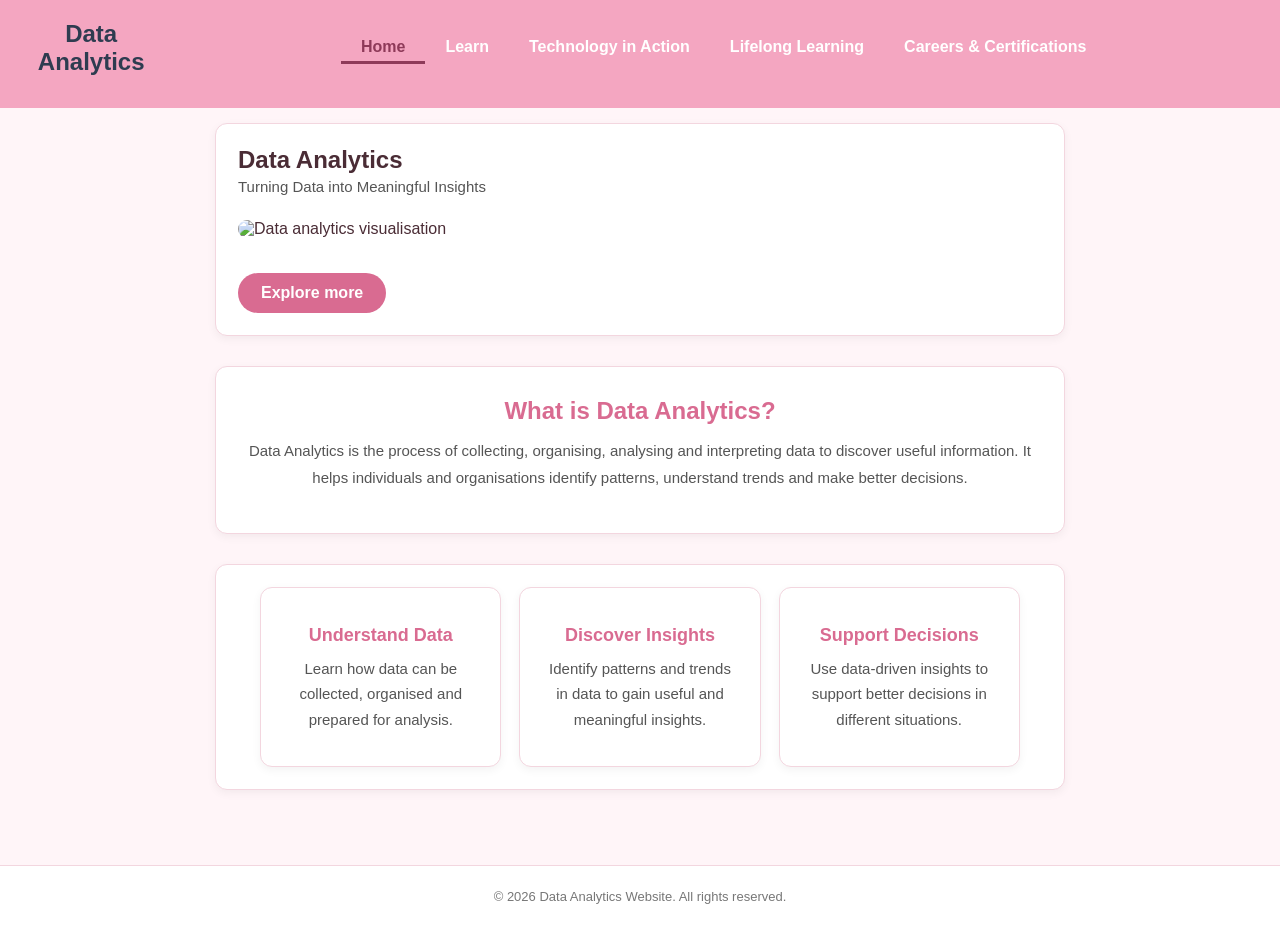
==== index.html @ 812523c7 "Add files via upload" ====
<!DOCTYPE html>
<html lang="en">

<head>
    <meta charset="UTF-8">
    <meta name="viewport" content="width=device-width,initial-scale=1.0">
    <title>Data Analytics</title>
    <link rel="stylesheet" href="style.css">
</head>
<body>

<!--Navigation-->
<header>

    <nav>
        <h2>Data Analytics</h2>

        <ul>
            <li><a href="index.html" class="active">Home</a></li>
            <li><a href="learn.html">Learn</a></li>
            <li><a href="technology.html">Technology in Action</a></li>
            <li><a href="lifelong-learning.html">Lifelong Learning</a></li>
            <li><a href="careers.html">Careers & Certifications</a></li>
        </ul>
    </nav>
</header>

<!--Main Content-->
<main>

    <!--Hero Section-->
    <section class="hero">

        <h1>Data Analytics</h1>

        <p>Turning Data into Meaningful Insights</p>

        <img src="./images/data-banner.jpg" alt="Data analytics visualisation" class="home-image">
        <a href="learn.html" class="explore-button">Explore more</a> 

    </section>

    <!--Introduction-->
    <section class="intro">
   
    <h2>What is Data Analytics?</h2>

    <p>
        Data Analytics is the process of collecting, organising, analysing and interpreting 
        data to discover useful information. It helps individuals and organisations identify patterns,
        understand trends and make better decisions.
    </p>
    </section>
    <section class="features">

        <div class="feature-card">
            <h3>Understand Data</h3>
            <p>
                Learn how data can be collected, organised and prepared for analysis.
            </p>
        </div>
    
        <div class="feature-card">
            <h3>Discover Insights</h3>
            <p>
                Identify patterns and trends in data to gain useful and meaningful insights.
            </p>
        </div>

        <div class="feature-card">
            <h3>Support Decisions</h3>
            <p> Use data-driven insights to support better decisions in different situations.
            </p>
        </div>
    </section>
    </main>
    <footer>
        <p>&copy; 2026 Data Analytics Website. All rights reserved.</p>
    </footer>
</body>
</html>
---- style.css ----
/* =========================
   GENERAL
========================= */

* {
    margin: 0;
    padding: 0;
    box-sizing: border-box;
}

body {
    font-family: Arial, sans-serif;
    background-color: #fff5f8;
    color: #4a2c35;
}

/* =========================
   NAVIGATION
========================= */

nav {
    background-color: #f4a6c1;
    width:100%;
    min-height:75px;
    padding:20px;
    display:flex;
    justify-content:center;
    align-items:center;
    margin:0;
}

nav ul {
    list-style: none;
    display: flex;
    justify-content: center;
    align-items: center;
    gap:0;
    width:100%;
}

nav a {
    color: white;
    text-decoration: none;
    font-weight: bold;
    font-size: 16px;
    padding: 12px 20px;
}

nav a:hover {
    color: #8e3a59;
    border-bottom: 3px solid#8e3a59;
    padding-bottom:6px;
}

nav a.active{
    color:#8e3a59;
    border-bottom: 3px solid #8e3a59;
    padding-bottom:6px;
}

/* =========================
   HEADER
========================= */

header {
    text-align: center;
    padding:0;
}

header h1 {
    color: #333333;
    font-size: 2.3rem;
    margin-top:35px;
    margin-bottom: 10px;
}

/* =========================
   MAIN
========================= */

main {
    max-width: 900px;
    margin: 0 auto;
    padding: 15px 25px;
}

/* =========================
   SECTIONS
========================= */

section {
    background-color: white;
    padding: 22px;
    margin-bottom: 20px;
    border-radius: 12px;
    border: 1px solid #f3d6df;
}

/* =========================
   HEADINGS
========================= */

h2 {
    color: #2e3c50;
    font-size: 24px;
    margin-bottom: 12px;
}

h3 {
    color: #8e3a59;
    font-size: 18px;
    margin-top: 15px;
    margin-bottom: 8px;
}

/* =========================
   TEXT
========================= */

p {
    color: #555555;
    font-size: 15px;
    line-height: 1.7;
    margin-bottom: 12px;
}

/* =========================
   LIST
========================= */

ul {
    margin-left: 25px;
    margin-bottom: 15px;
}

li {
    color: #555555;
    line-height: 1.7;
}

/* =========================
   IMAGES
========================= */

.home-image {
    max-width: 100%;
    height: auto;
    display: block;
    margin: 20px auto;
    border-radius: 10px;
}

.learn-image {
    width: 70%;
    max-width: 600px;
    height: auto;
    object-fit: contain;
    display: block;
    margin: 20px auto;
    border-radius: 10px;
}

section img {
    width: 100%;
    max-width: 650px;
    height: 250px;
    object-fit: cover;
    display: block;
    margin: 20px auto;
    border-radius: 10px;
}

section img.learn-image {
    width: 70%;
    max-width: 600px;
    height: auto;
    object-fit: contain;
}

/* =========================
   HOME INTRO
========================= */

.intro {
    max-width: 850px;
    margin: 30px auto;
    padding: 30px;
    background-color: white;
    text-align: center;
    border-radius: 12px;
    border: 1px solid #f3d6df;
}

.intro h2 {
    color: #d96b91;
}

.intro p {
    line-height: 1.8;
}

/* =========================
   EXPLORE BUTTON
========================= */

.explore-button {
    display: inline-block;
    background-color: #d96b91;
    color: white;
    padding: 11px 23px;
    text-decoration: none;
    border-radius: 25px;
    margin-top: 15px;
    font-weight: bold;
}

.explore-button:hover {
    background-color: #b94f75;
}

/* =========================
   FEATURE CARDS
========================= */

.features,
.features-container {
    display: flex;
    justify-content: center;
    gap: 18px;
    flex-wrap: wrap;
}

.feature-card {
    background-color: white;
    width: 30%;
    min-width: 180px;
    padding: 22px;
    text-align: center;
    border: 1px solid #f3d6df;
    border-radius: 12px;
}

.feature-card h3 {
    color: #d96b91;
    margin-bottom: 10px;
}

.feature-card:hover {
    transform: translateY(-3px);
}

/* =========================
   TABLE
========================= */

table {
    width: 100%;
    border-collapse: collapse;
    margin-top: 15px;
    background-color: white;
}

th {
    background-color: #d96b91;
    color: white;
    padding: 12px;
    text-align: left;
}

td {
    padding: 12px;
    border-bottom: 1px solid #f3d6df;
    color: #555555;
}

tr:hover {
    background-color: #fff0f4;
}

/* =========================
   FOOTER
========================= */

footer {
    background-color: white;
    border-top: 1px solid #f3d6df;
    text-align: center;
    padding: 20px;
    margin-top: 40px;
}

footer p {
    color: #777777;
    font-size: 13px;
    margin-bottom: 0;
}

/* =========================
   MOBILE
========================= */

@media (max-width: 768px) {

    nav ul {
        flex-direction: column;
        gap: 12px;
    }

    main {
        padding: 15px;
    }

    section {
        padding: 18px;
    }

    .feature-card {
        width: 100%;
    }

    header h1 {
        font-size: 2rem;
    }
}

header h1 {
    color: #2c3e50
}

/* =========================
   TECHNOLOGY PAGE
========================= */

.technology-section {
    background-color: white;
    padding: 25px;
    margin-bottom: 25px;
    border-radius: 12px;
    border: 1px solid #f3d6df;
}

.technology-section h2 {
    color: #d96b91;
    font-size: 24px;
    margin-bottom: 15px;
}

.technology-section h3 {
    color: #8e3a59;
    margin-top: 15px;
    margin-bottom: 8px;
}

.technology-section p {
    color: #555555;
    line-height: 1.7;
    margin-bottom: 12px;
}

.technology-section ul {
    margin-left: 25px;
    margin-bottom: 15px;
}

.technology-section li {
    color: #555555;
    line-height: 1.7;
}

.technology-section img {
    width: 100%;
    max-width: 650px;
    height: auto;
    object-fit: contain;
    display: block;
    margin: 20px auto;
    border-radius: 10px;
}

section img.healthcare-image {
    width: 100%;
    max-width: 650px;
    height: auto !important;
    object-fit: contain !important;
    display: block;
    margin: 20px auto;
    border-radius: 10px;
}

/* =========================
   LIFELONG LEARNING PAGE
========================= */

.lifelong-section {
    background-color: white;
    padding: 25px;
    margin-bottom: 25px;
    border-radius: 12px;
    border: 1px solid #f3d6df;
}

.lifelong-section h2 {
    color: #d96b91;
    font-size: 24px;
    margin-bottom: 15px;
}

.lifelong-section p {
    color: #555555;
    line-height: 1.7;
    margin-bottom: 12px;
}

/* =========================
   CAREERS PAGE
========================= */

.career-section {
    background-color: white;
    padding: 25px;
    margin-bottom: 25px;
    border-radius: 12px;
    border: 1px solid #f3d6df;
}

.career-section h2 {
    color: #333333;
    font-size: 24px;
    margin-bottom: 15px;
}

.career-section h3 {
    color: #8e3a59;
    font-size: 18px;
    margin-top: 15px;
    margin-bottom: 8px;
}

.career-section p {
    color: #555555;
    line-height: 1.7;
    margin-bottom: 12px;
}

.career-section ul {
    margin-left: 25px;
    margin-bottom: 15px;
}

.career-section li {
    color: #555555;
    line-height: 1.7;
}

table a {
    color: #8e3a59;
    text-decoration: none;
    font-weight: bold;
}

table a:hover {
    color: #d96b91;
    text-decoration: underline;
}

/* =========================
   BACK TO TOP
========================= */

.back-to-top {
    display: block;
    width: fit-content;
    margin: 20px auto;
    padding: 10px 18px;
    background-color: #d96b91;
    color: white;
    text-decoration: none;
    border-radius: 20px;
    font-weight: bold;
}

.back-to-top:hover {
    background-color: #b94f75;
}

/* =========================
   IMAGE HOVER
========================= */

section img {
    transition: transform 0.3s ease;
}

section img:hover {
    transform: scale(1.02);
}

/* =========================
   CARD SHADOW
========================= */

section,
.feature-card,
.intro {
    box-shadow: 0 3px 10px rgba(0, 0, 0, 0.05);
}
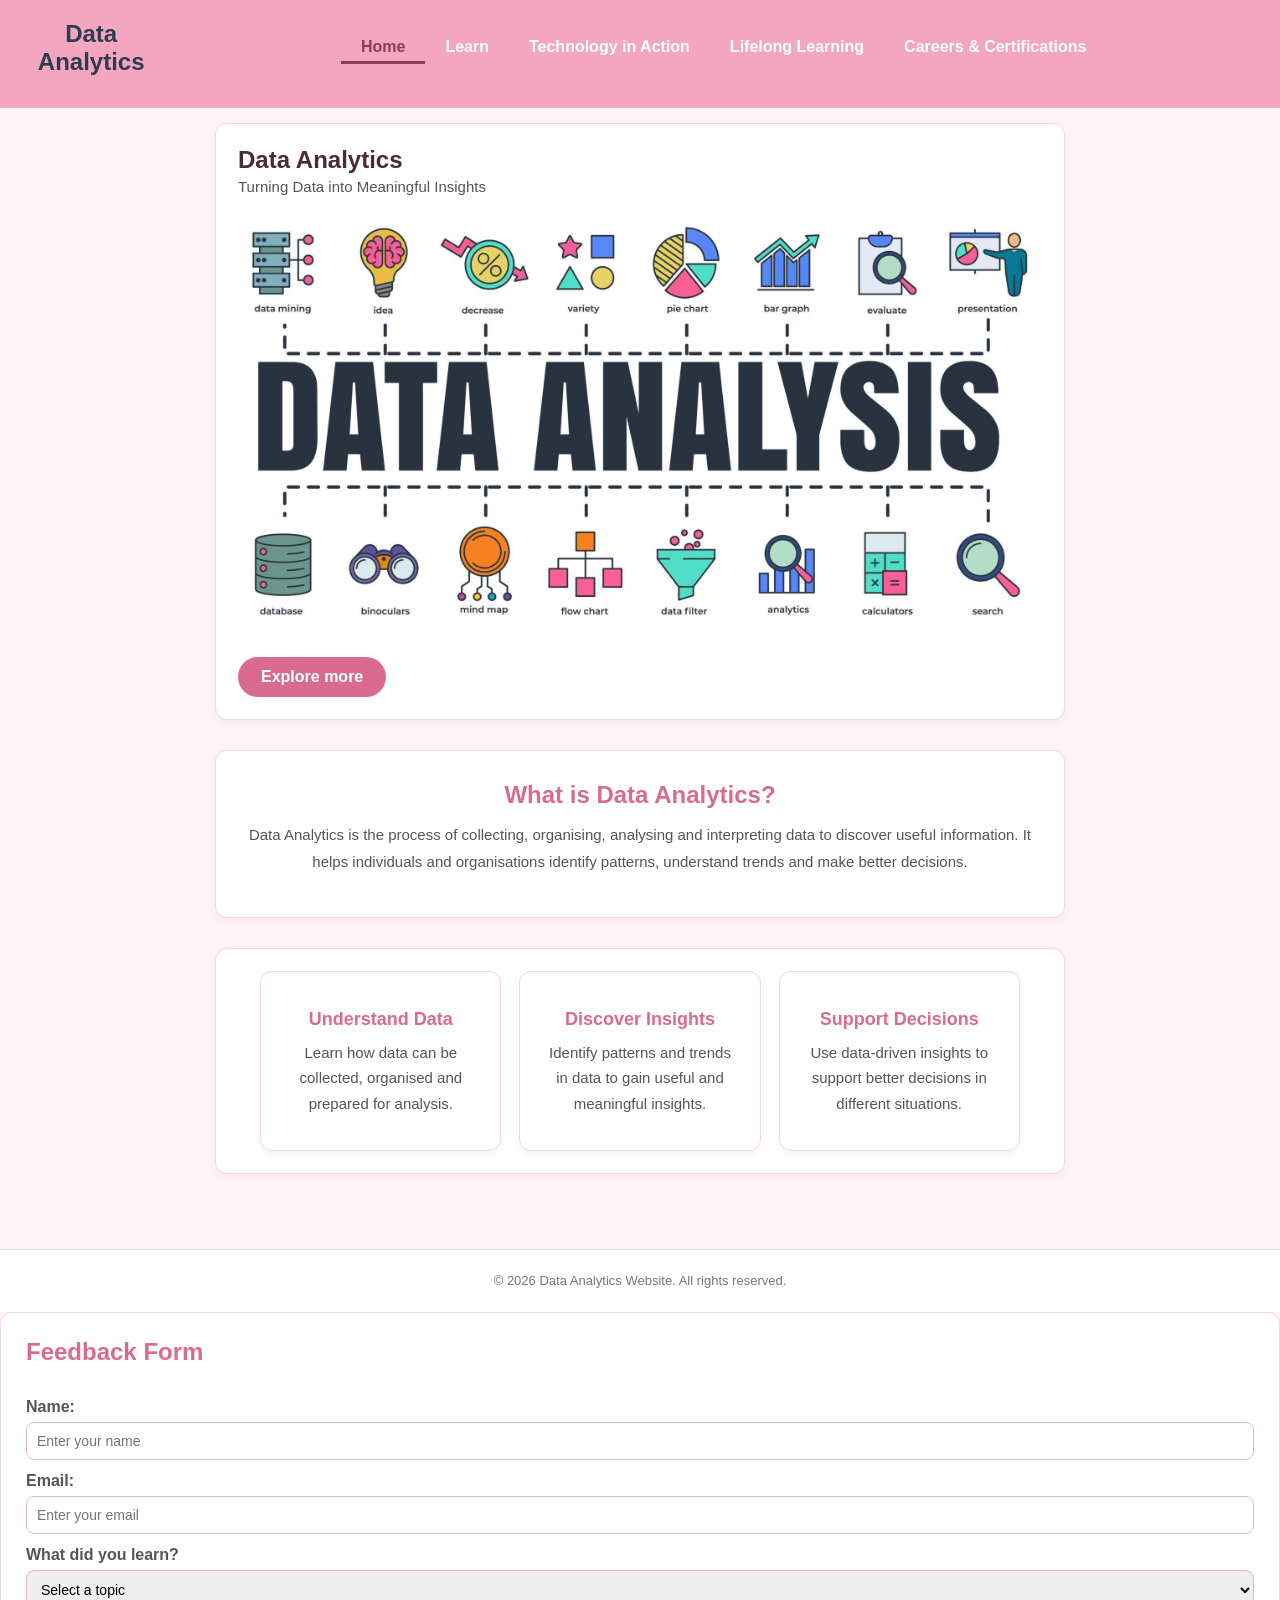
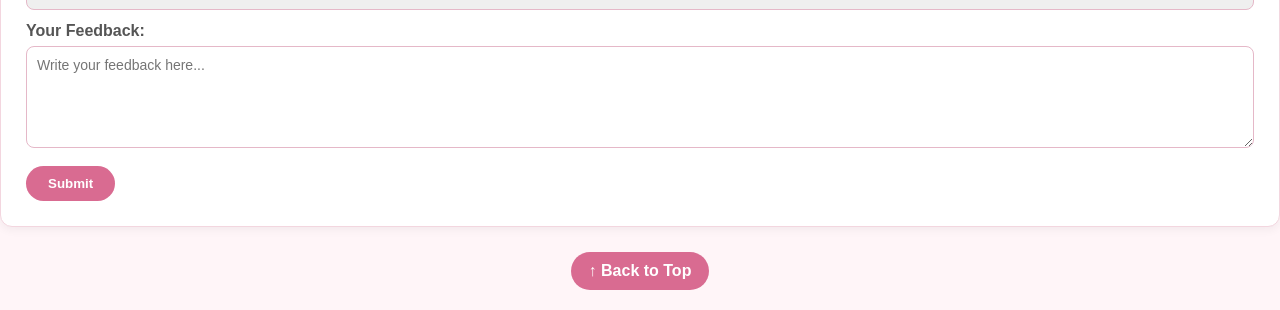
==== commit 19d9184b: "Add files via upload" ====
--- a/index.html
+++ b/index.html
@@ -77,5 +77,31 @@
     <footer>
         <p>&copy; 2026 Data Analytics Website. All rights reserved.</p>
     </footer>
+    
+    <section class="feedback-form">
+    <h2>Feedback Form</h2>
+
+    <form>
+        <label for="name">Name:</label>
+        <input type="text" id="name" name="name" placeholder="Enter your name">
+
+        <label for="email">Email:</label>
+        <input type="email" id="email" name="email" placeholder="Enter your email">
+
+        <label for="topic">What did you learn?</label>
+        <select id="topic" name="topic">
+            <option value="">Select a topic</option>
+            <option value="data-analytics">Data Analytics</option>
+            <option value="technology">Technology in Action</option>
+            <option value="careers">Careers & Certifications</option>
+        </select>
+
+        <label for="feedback">Your Feedback:</label>
+        <textarea id="feedback" name="feedback" rows="5" placeholder="Write your feedback here..."></textarea>
+
+        <button type="submit">Submit</button>
+    </form>
+</section>
+<a href="#" class="back-to-top">↑ Back to Top</a>
 </body>
 </html>
--- a/style.css
+++ b/style.css
@@ -504,3 +504,62 @@
 .intro {
     box-shadow: 0 3px 10px rgba(0, 0, 0, 0.05);
 }
+
+/* =========================
+   FEEDBACK FORM
+========================= */
+
+.feedback-form {
+    background-color: white;
+    padding: 25px;
+    margin-bottom: 25px;
+    border-radius: 12px;
+    border: 1px solid #f3d6df;
+}
+
+.feedback-form h2 {
+    color: #d96b91;
+    margin-bottom: 20px;
+}
+
+.feedback-form form {
+    display: flex;
+    flex-direction: column;
+}
+
+.feedback-form label {
+    color: #555555;
+    font-weight: bold;
+    margin-top: 12px;
+    margin-bottom: 6px;
+}
+
+.feedback-form input,
+.feedback-form select,
+.feedback-form textarea {
+    padding: 10px;
+    border: 1px solid #e5b8c8;
+    border-radius: 8px;
+    font-family: Arial, sans-serif;
+    font-size: 14px;
+}
+
+.feedback-form textarea {
+    resize: vertical;
+}
+
+.feedback-form button {
+    width: fit-content;
+    margin-top: 18px;
+    padding: 10px 22px;
+    background-color: #d96b91;
+    color: white;
+    border: none;
+    border-radius: 20px;
+    font-weight: bold;
+    cursor: pointer;
+}
+
+.feedback-form button:hover {
+    background-color: #b94f75;
+}
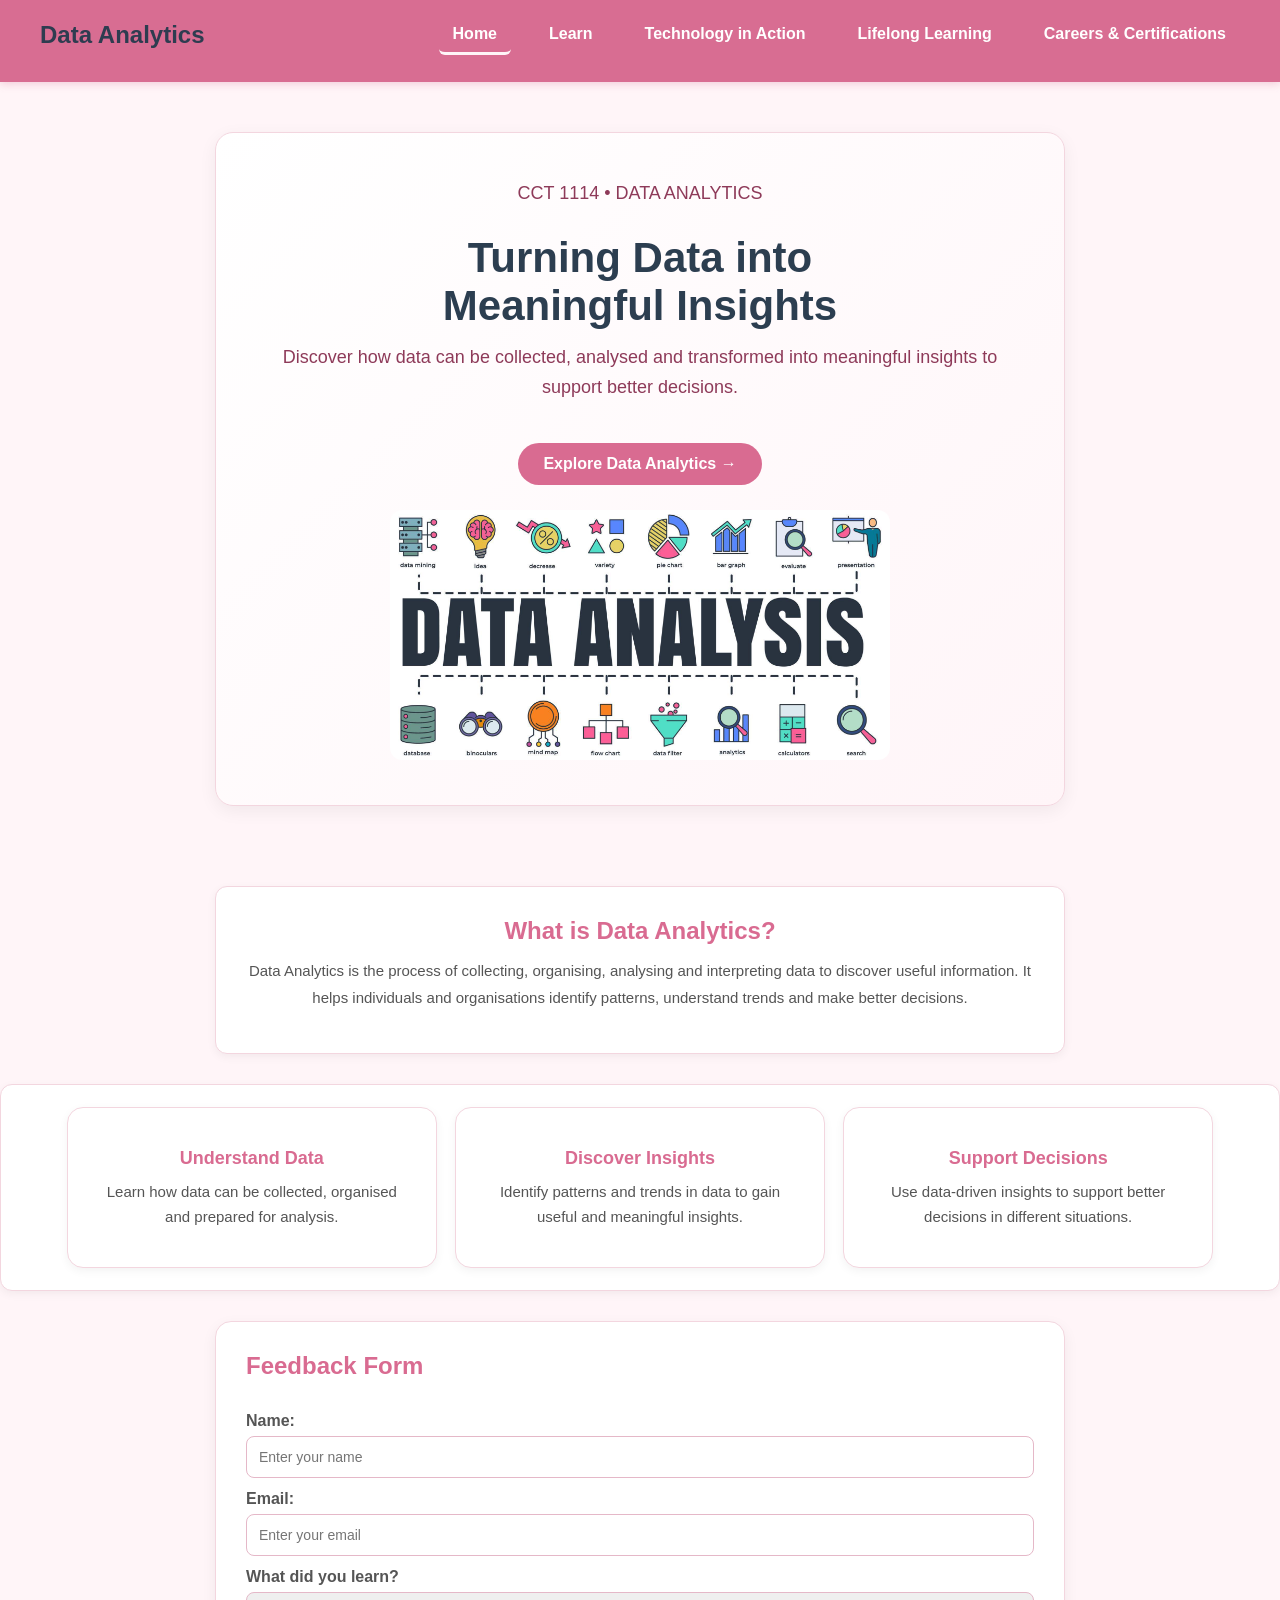
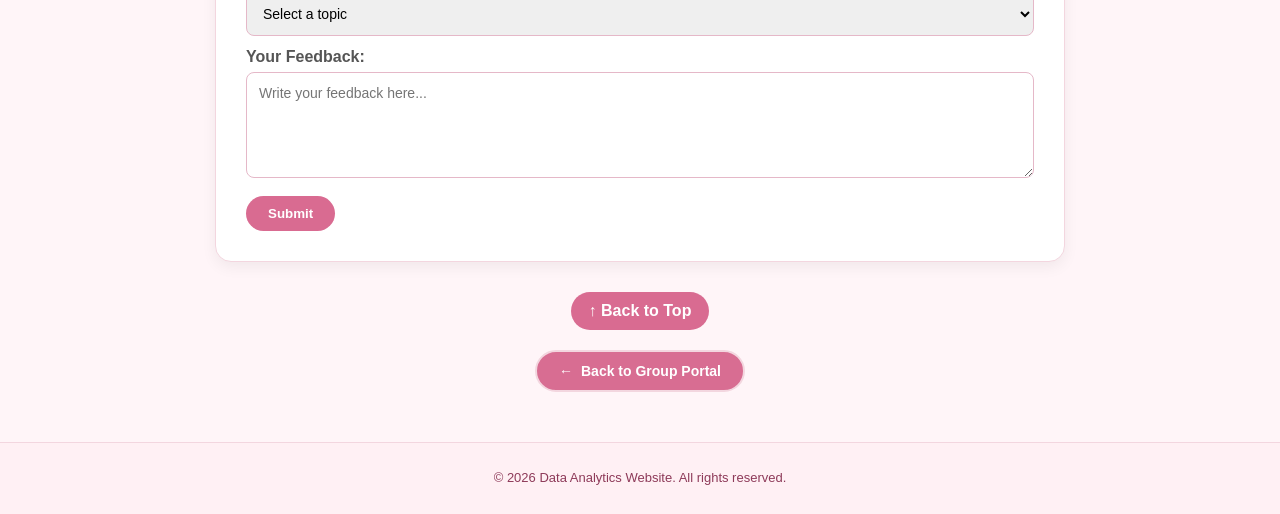
==== commit b3211296: "Add files via upload" ====
--- a/index.html
+++ b/index.html
@@ -28,17 +28,37 @@
 <!--Main Content-->
 <main>
 
-    <!--Hero Section-->
     <section class="hero">
 
-        <h1>Data Analytics</h1>
+    <div class="hero-content">
 
-        <p>Turning Data into Meaningful Insights</p>
+        <p class="hero-label">CCT 1114 • DATA ANALYTICS</p>
 
-        <img src="./images/data-banner.jpg" alt="Data analytics visualisation" class="home-image">
-        <a href="learn.html" class="explore-button">Explore more</a> 
+        <h1>Turning Data into<br>Meaningful Insights</h1>
 
-    </section>
+        <p class="hero-description">
+            Discover how data can be collected, analysed and transformed
+            into meaningful insights to support better decisions.
+        </p>
+
+        <div class="hero-buttons">
+
+            <a href="learn.html" class="explore-button">
+                Explore Data Analytics →
+            </a>
+
+        </div>
+      </div>
+
+    <div class="hero-image">
+
+        <img src="./images/data-banner.jpg"
+             alt="Data analytics visualisation">
+
+    </div>
+
+</section>
+</main>
 
     <!--Introduction-->
     <section class="intro">
@@ -74,10 +94,7 @@
         </div>
     </section>
     </main>
-    <footer>
-        <p>&copy; 2026 Data Analytics Website. All rights reserved.</p>
-    </footer>
-    
+
     <section class="feedback-form">
     <h2>Feedback Form</h2>
 
@@ -103,5 +120,12 @@
     </form>
 </section>
 <a href="#" class="back-to-top">↑ Back to Top</a>
+<!-- Back to Group Portal -->
+<a href="#" class="group-portal">
+    <span>←</span> Back to Group Portal
+</a>
+<footer>
+        <p>&copy; 2026 Data Analytics Website. All rights reserved.</p>
+    </footer>
 </body>
 </html>
--- a/style.css
+++ b/style.css
@@ -9,7 +9,7 @@
 }
 
 body {
-    font-family: Arial, sans-serif;
+    font-family: 'Montserrat',Arial, sans-serif;
     background-color: #fff5f8;
     color: #4a2c35;
 }
@@ -19,43 +19,38 @@
 ========================= */
 
 nav {
-    background-color: #f4a6c1;
-    width:100%;
-    min-height:75px;
-    padding:20px;
-    display:flex;
-    justify-content:center;
-    align-items:center;
-    margin:0;
-}
-
+    background-color: #d86d92;
+    box-shadow: 0 2px 8px rgba(216, 109, 146, 0.3);
+    padding: 20px 40px;
+    display: flex;
+    justify-content: space-between;
+    align-items: center;
+    width: 100%;
+}
 nav ul {
     list-style: none;
     display: flex;
-    justify-content: center;
-    align-items: center;
-    gap:0;
-    width:100%;
+    gap: 24px;
 }
 
 nav a {
     color: white;
     text-decoration: none;
-    font-weight: bold;
+    font-weight: 600;
     font-size: 16px;
-    padding: 12px 20px;
+    padding: 10px 14px;
+    border-radius: 6px;
+    transition: all 0.3s ease;
 }
 
 nav a:hover {
-    color: #8e3a59;
-    border-bottom: 3px solid#8e3a59;
-    padding-bottom:6px;
-}
-
-nav a.active{
-    color:#8e3a59;
-    border-bottom: 3px solid #8e3a59;
-    padding-bottom:6px;
+    color: white;
+    background-color: rgba(255, 255, 255, 0.12);
+    transform: translateY(-2px);
+}
+
+nav a.active {
+    border-bottom: 3px solid #fff5f8;
 }
 
 /* =========================
@@ -156,18 +151,22 @@
     height: auto;
     object-fit: contain;
     display: block;
-    margin: 20px auto;
-    border-radius: 10px;
-}
-
-section img {
+    margin: 25px auto;
+    border-radius: 14px;
+    box-shadow: 0 4px 12px rgba(0, 0, 0, 0.08);
+    transition: transform 0.3s ease, box-shadow 0.3s ease;
+}
+
+.learn-image:hover {
+    transform: scale(1.02);
+    box-shadow: 0 7px 18px rgba(216, 109, 146, 0.15);
+}
+
+    section img {
     width: 100%;
     max-width: 650px;
     height: 250px;
     object-fit: cover;
-    display: block;
-    margin: 20px auto;
-    border-radius: 10px;
 }
 
 section img.learn-image {
@@ -175,6 +174,10 @@
     max-width: 600px;
     height: auto;
     object-fit: contain;
+}
+
+section img:hover {
+    transform: scale(1.04);
 }
 
 /* =========================
@@ -212,10 +215,13 @@
     border-radius: 25px;
     margin-top: 15px;
     font-weight: bold;
+     transition: all 0.3s ease;
 }
 
 .explore-button:hover {
     background-color: #b94f75;
+    transform: translateY(-3px);
+    box-shadow: 0 6px 14px rgba(217, 107, 145, 0.25);
 }
 
 /* =========================
@@ -234,10 +240,12 @@
     background-color: white;
     width: 30%;
     min-width: 180px;
-    padding: 22px;
+    padding: 25px;
     text-align: center;
     border: 1px solid #f3d6df;
-    border-radius: 12px;
+    border-radius: 16px;
+    box-shadow: 0 4px 12px rgba(0, 0, 0, 0.06);
+    transition: all 0.3s ease;
 }
 
 .feature-card h3 {
@@ -246,7 +254,8 @@
 }
 
 .feature-card:hover {
-    transform: translateY(-3px);
+    transform: translateY(-6px);
+    box-shadow: 0 8px 20px rgba(216, 109, 146, 0.18);
 }
 
 /* =========================
@@ -256,21 +265,26 @@
 table {
     width: 100%;
     border-collapse: collapse;
-    margin-top: 15px;
-    background-color: white;
+    margin-top: 20px;
+    background-color: white;
+    border-radius: 12px;
+    overflow: hidden;
+    box-shadow: 0 4px 12px rgba(0, 0, 0, 0.05);
 }
 
 th {
     background-color: #d96b91;
     color: white;
-    padding: 12px;
+    padding: 14px;
     text-align: left;
+    font-size: 15px;
 }
 
 td {
-    padding: 12px;
+    padding: 14px;
     border-bottom: 1px solid #f3d6df;
     color: #555555;
+    line-height: 1.6;
 }
 
 tr:hover {
@@ -282,17 +296,18 @@
 ========================= */
 
 footer {
-    background-color: white;
+    background-color: #fff0f4;
     border-top: 1px solid #f3d6df;
     text-align: center;
-    padding: 20px;
-    margin-top: 40px;
+    padding: 25px 20px;
+    margin-top: 50px;
 }
 
 footer p {
-    color: #777777;
+    color: #8e3a59;
     font-size: 13px;
     margin-bottom: 0;
+    line-height: 1.6;
 }
 
 /* =========================
@@ -306,6 +321,21 @@
         gap: 12px;
     }
 
+        nav {
+        padding: 18px 15px;
+        flex-direction: column;
+        gap: 12px;
+    }
+
+    nav h2 {
+        margin-right: 0;
+    }
+
+    nav a {
+        font-size: 14px;
+        padding: 8px 10px;
+    }
+
     main {
         padding: 15px;
     }
@@ -321,7 +351,21 @@
     header h1 {
         font-size: 2rem;
     }
-}
+
+     .hero {
+        padding: 30px 20px;
+        margin: 20px auto;
+    }
+
+    .hero h1 {
+        font-size: 32px;
+    }
+
+    .hero p {
+        font-size: 16px;
+    }
+}
+
 
 header h1 {
     color: #2c3e50
@@ -511,10 +555,12 @@
 
 .feedback-form {
     background-color: white;
-    padding: 25px;
-    margin-bottom: 25px;
-    border-radius: 12px;
-    border: 1px solid #f3d6df;
+    padding: 30px;
+    margin: 30px auto;
+    max-width: 850px;
+    border-radius: 16px;
+    border: 1px solid #f3d6df;
+    box-shadow: 0 5px 15px rgba(0, 0, 0, 0.06);
 }
 
 .feedback-form h2 {
@@ -537,11 +583,20 @@
 .feedback-form input,
 .feedback-form select,
 .feedback-form textarea {
-    padding: 10px;
+    padding: 12px;
     border: 1px solid #e5b8c8;
     border-radius: 8px;
     font-family: Arial, sans-serif;
     font-size: 14px;
+    transition: border-color 0.3s ease, box-shadow 0.3s ease;
+}
+
+.feedback-form input:focus,
+.feedback-form select:focus,
+.feedback-form textarea:focus {
+    outline: none;
+    border-color: #d96b91;
+    box-shadow: 0 0 0 3px rgba(217, 107, 145, 0.12);
 }
 
 .feedback-form textarea {
@@ -558,8 +613,163 @@
     border-radius: 20px;
     font-weight: bold;
     cursor: pointer;
+    transition: all 0.3s ease;
 }
 
 .feedback-form button:hover {
     background-color: #b94f75;
+    transform: translateY(-2px);
+    box-shadow: 0 5px 12px rgba(217, 107, 145, 0.2);
+}
+
+/* =========================
+   GROUP PORTAL
+========================= */
+
+.group-portal {
+    display: flex;
+    align-items: center;
+    justify-content: center;
+    gap: 8px;
+
+    width: fit-content;
+    margin: 15px auto 30px;
+    padding: 11px 22px;
+
+    background-color: #d86d92;
+    color:white;
+
+    border: 2px solid #f3d6df;
+    border-radius: 25px;
+
+    text-decoration: none;
+    font-weight: bold;
+    font-size: 14px;
+
+    transition: all 0.3s ease;
+}
+
+.group-portal span {
+    transition: transform 0.3s ease;
+}
+
+.group-portal:hover {
+    background-color: #f3d6df;
+    color: white;
+    transform: translateY(-3px);
+    box-shadow: 0 5px 12px rgba(0, 0, 0, 0.12);
+}
+
+.group-portal:hover span {
+    transform: translateX(-4px);
+}
+
+/* =========================
+   PROFESSIONAL HOME HERO
+========================= */
+
+.hero {
+    background: linear-gradient(135deg, #ffffff, #fff5f8);
+    padding: 45px 40px;
+    margin: 35px auto;
+    max-width: 900px;
+    text-align: center;
+    border-radius: 18px;
+    border: 1px solid #f3d6df;
+    box-shadow: 0 5px 18px rgba(0, 0, 0, 0.06);
+}
+
+.hero h1 {
+    color: #2c3e50;
+    font-size: 42px;
+    margin-bottom: 12px;
+}
+
+.hero p {
+    color: #8e3a59;
+    font-size: 18px;
+    font-weight: 500;
+    margin-bottom: 25px;
+}
+
+.hero-image {
+    margin-top: 25px;
+    width: 100%;
+    text-align: center;
+}
+
+.hero-image img {
+    width: 100%;
+    max-width: 500px; 
+    height: auto;     
+    display: block;
+    margin: 0 auto;
+    border-radius: 12px;
+}
+
+@media (max-width: 768px) {
+    .hero img.home-image {
+        width: 90% !important;
+        height: auto !important;
+    }
+}
+
+.hero .explore-button {
+    display: inline-block;
+    background-color: #d96b91;
+    color: white;
+    padding: 12px 25px;
+    border-radius: 25px;
+    text-decoration: none;
+    font-weight: bold;
+    transition: all 0.3s ease;
+}
+
+.hero .explore-button:hover {
+    background-color: #b94f75;
+    transform: translateY(-3px);
+    box-shadow: 0 5px 12px rgba(0, 0, 0, 0.12);
+}
+
+/* =========================
+   PROFESSIONAL LEARN SECTIONS
+========================= */
+
+.learn-section {
+    background-color: white;
+    padding: 28px;
+    margin-bottom: 25px;
+    border-radius: 16px;
+    border: 1px solid #f3d6df;
+    box-shadow: 0 4px 12px rgba(0, 0, 0, 0.05);
+    transition: all 0.3s ease;
+}
+
+.learn-section:hover {
+    transform: translateY(-3px);
+    box-shadow: 0 8px 18px rgba(216, 109, 146, 0.12);
+}
+
+.learn-section h2 {
+    color: #d96b91;
+    font-size: 24px;
+    margin-bottom: 15px;
+}
+
+.learn-section h3 {
+    color: #8e3a59;
+    margin-top: 15px;
+    margin-bottom: 8px;
+}
+
+/* =========================
+   PROFESSIONAL PAGE TITLES
+========================= */
+
+main > header h1 {
+    color: #2c3e50;
+    font-size: 34px;
+    text-align: center;
+    margin: 30px 0 25px;
+    font-weight: 700;
 }
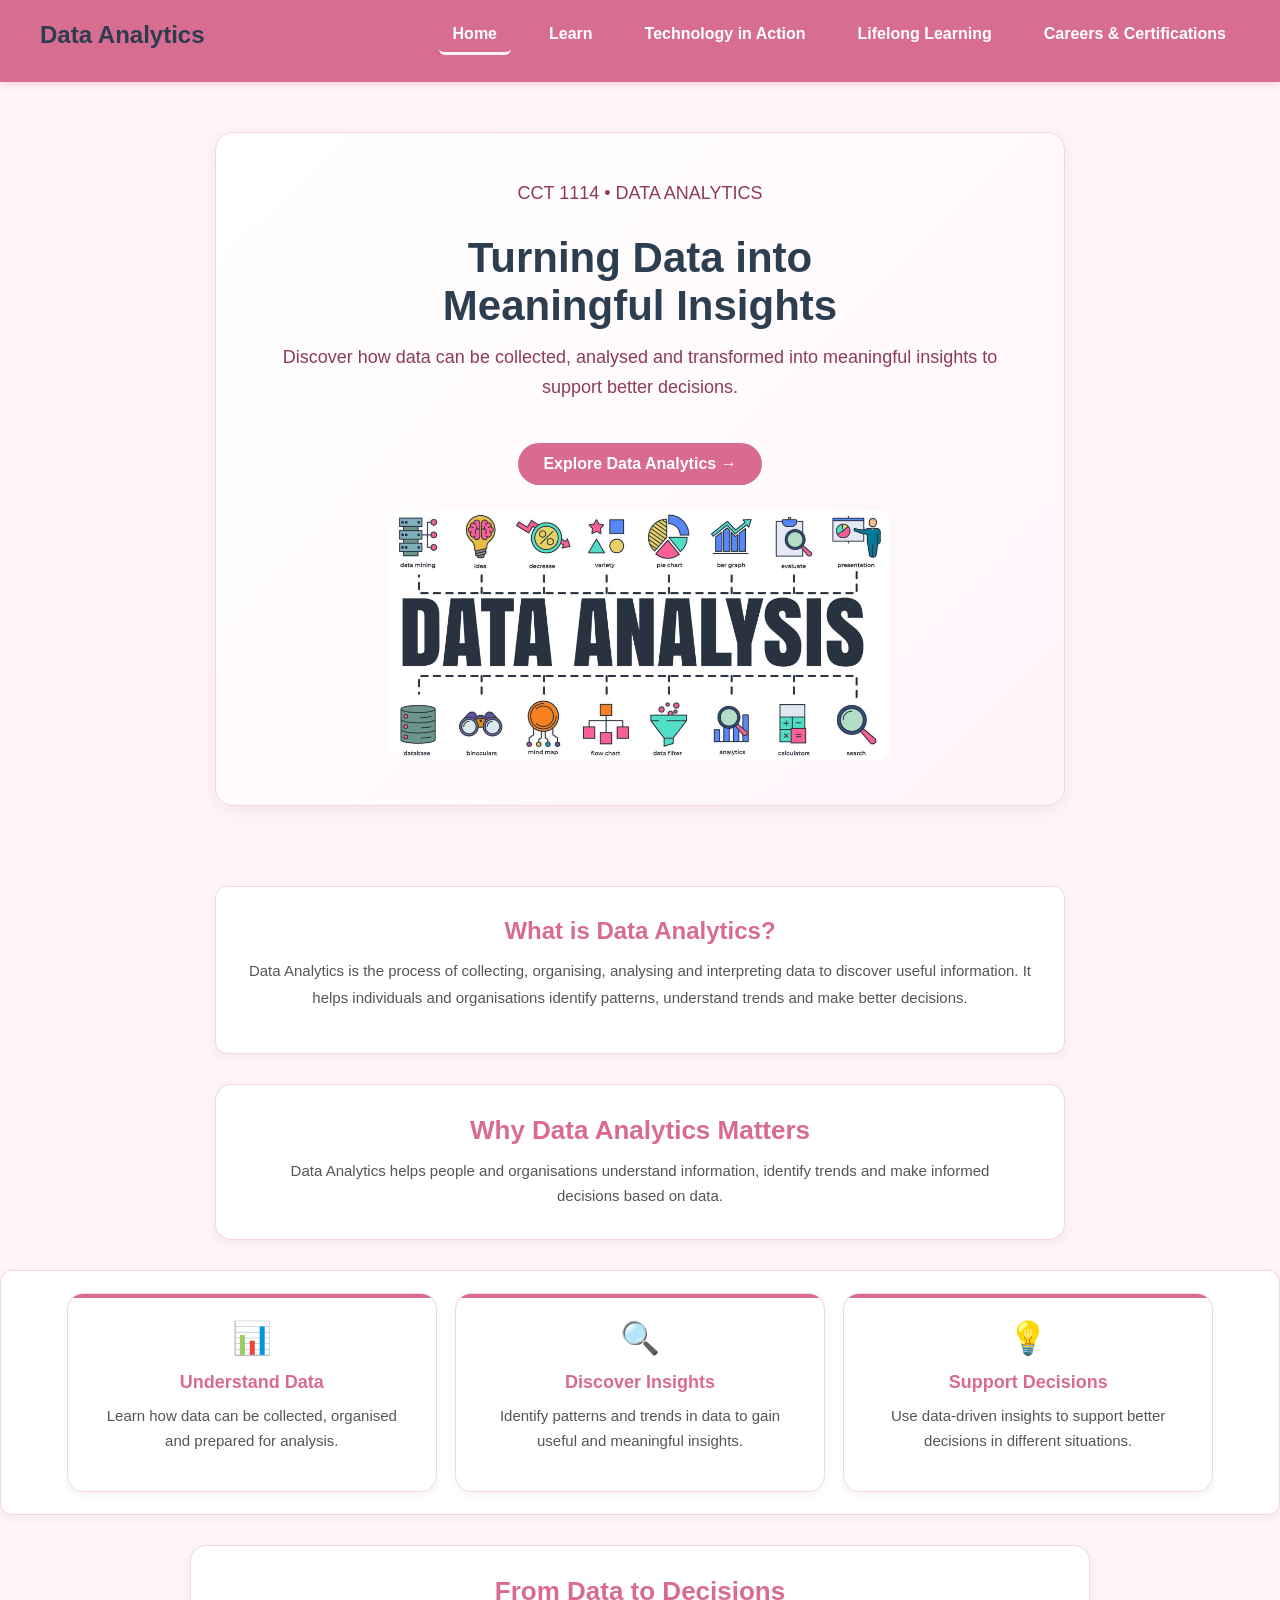
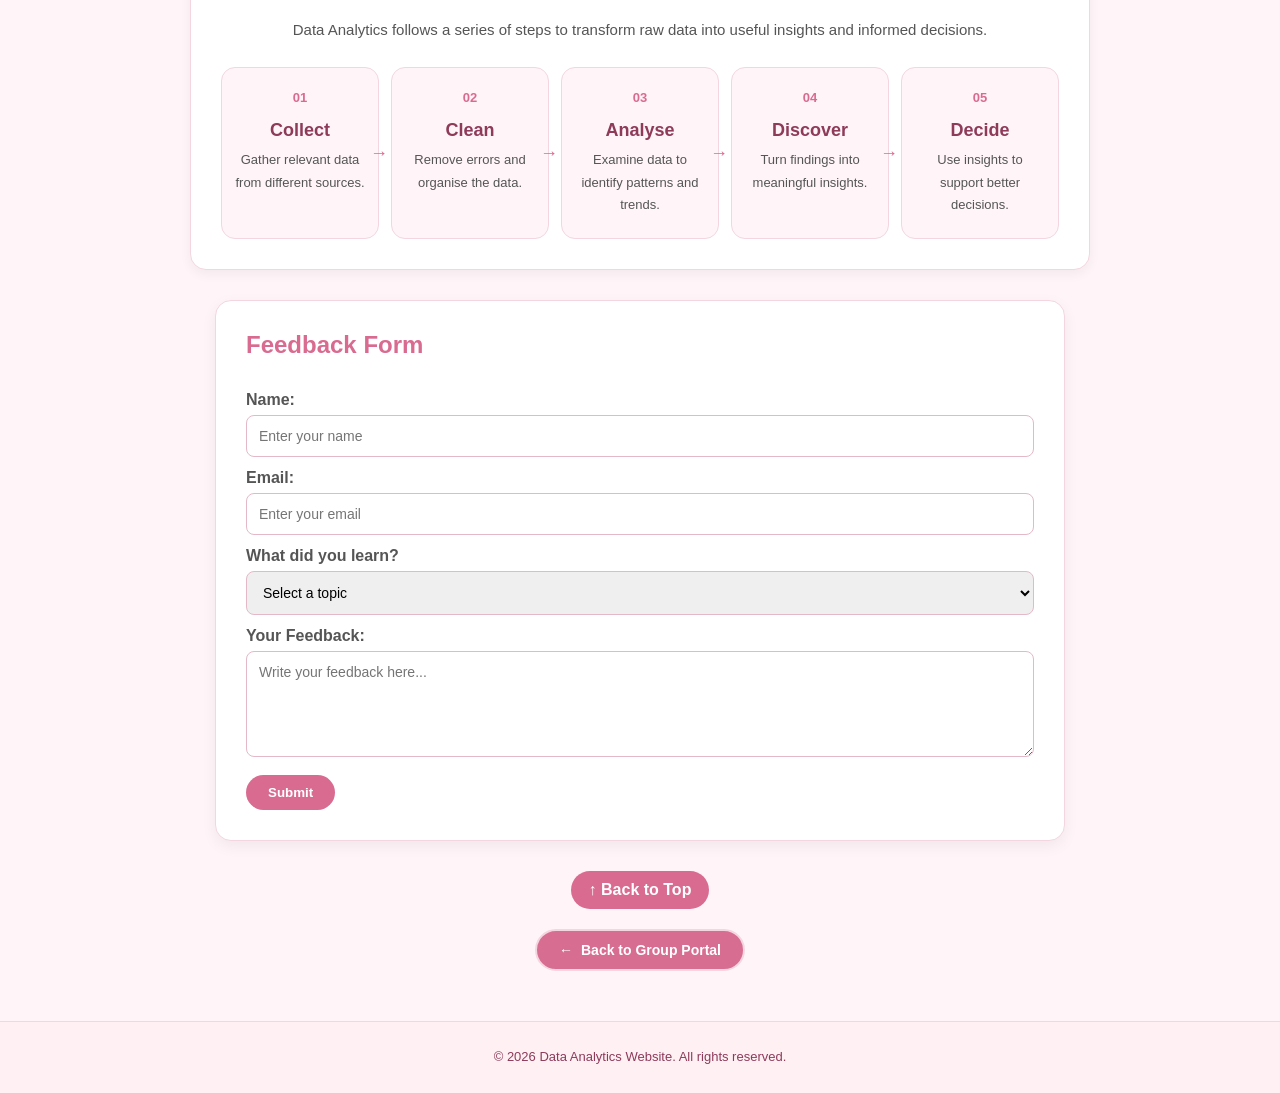
==== commit feaf0f63: "Add files via upload" ====
--- a/index.html
+++ b/index.html
@@ -71,9 +71,22 @@
         understand trends and make better decisions.
     </p>
     </section>
+
+<section class="why-section">
+
+    <h2>Why Data Analytics Matters</h2>
+
+    <p>
+        Data Analytics helps people and organisations understand information,
+        identify trends and make informed decisions based on data.
+    </p>
+
+</section>
+
     <section class="features">
 
         <div class="feature-card">
+            <div class="feature-icon">📊</div>
             <h3>Understand Data</h3>
             <p>
                 Learn how data can be collected, organised and prepared for analysis.
@@ -81,6 +94,7 @@
         </div>
     
         <div class="feature-card">
+            <div class="feature-icon">🔍</div>
             <h3>Discover Insights</h3>
             <p>
                 Identify patterns and trends in data to gain useful and meaningful insights.
@@ -88,11 +102,58 @@
         </div>
 
         <div class="feature-card">
+            <div class="feature-icon">💡</div>
             <h3>Support Decisions</h3>
             <p> Use data-driven insights to support better decisions in different situations.
             </p>
         </div>
     </section>
+
+<section class="process-section">
+
+    <h2>From Data to Decisions</h2>
+
+    <p class="process-intro">
+        Data Analytics follows a series of steps to transform raw data
+        into useful insights and informed decisions.
+    </p>
+
+    <div class="process-container">
+
+        <div class="process-step">
+            <span>01</span>
+            <h3>Collect</h3>
+            <p>Gather relevant data from different sources.</p>
+        </div>
+
+        <div class="process-step">
+            <span>02</span>
+            <h3>Clean</h3>
+            <p>Remove errors and organise the data.</p>
+        </div>
+
+        <div class="process-step">
+            <span>03</span>
+            <h3>Analyse</h3>
+            <p>Examine data to identify patterns and trends.</p>
+        </div>
+
+        <div class="process-step">
+            <span>04</span>
+            <h3>Discover</h3>
+            <p>Turn findings into meaningful insights.</p>
+        </div>
+
+        <div class="process-step">
+            <span>05</span>
+            <h3>Decide</h3>
+            <p>Use insights to support better decisions.</p>
+        </div>
+
+    </div>
+
+</section>
+
     </main>
 
     <section class="feedback-form">
--- a/style.css
+++ b/style.css
@@ -246,6 +246,25 @@
     border-radius: 16px;
     box-shadow: 0 4px 12px rgba(0, 0, 0, 0.06);
     transition: all 0.3s ease;
+    position: relative;
+    overflow: hidden;
+}
+
+.feature-card::before {
+    content: "";
+    position: absolute;
+    top: 0;
+    left: 0;
+    width: 100%;
+    height: 4px;
+    background-color: #d96b91;
+}
+
+.learn-section .feature-card {
+    min-height: 180px;
+    display: flex;
+    flex-direction: column;
+    justify-content: center;
 }
 
 .feature-card h3 {
@@ -278,6 +297,7 @@
     padding: 14px;
     text-align: left;
     font-size: 15px;
+    font-weight: 600;
 }
 
 td {
@@ -287,8 +307,17 @@
     line-height: 1.6;
 }
 
+.learn-section table td:first-child {
+    font-weight: bold;
+    color: #8e3a59;
+}
+
 tr:hover {
     background-color: #fff0f4;
+}
+
+.learn-section table tr {
+    transition: background-color 0.2s ease;
 }
 
 /* =========================
@@ -348,6 +377,36 @@
         width: 100%;
     }
 
+     .technology-section img {
+        height: auto;
+    }
+
+        .career-section {
+        padding: 20px;
+    }
+
+    .career-section table {
+        font-size: 13px;
+    }
+
+    .career-section th,
+    .career-section td {
+        padding: 10px;
+    }
+
+        .lifelong-section {
+        padding: 20px;
+    }
+
+    .lifelong-section table {
+        font-size: 13px;
+    }
+
+    .lifelong-section th,
+    .lifelong-section td {
+        padding: 10px;
+    }
+
     header h1 {
         font-size: 2rem;
     }
@@ -364,6 +423,10 @@
     .hero p {
         font-size: 16px;
     }
+
+    .process-step:not(:last-child)::after {
+        display: none;
+    }
 }
 
 
@@ -377,10 +440,17 @@
 
 .technology-section {
     background-color: white;
-    padding: 25px;
+    padding: 28px;
     margin-bottom: 25px;
-    border-radius: 12px;
+    border-radius: 16px;
     border: 1px solid #f3d6df;
+    box-shadow: 0 4px 12px rgba(0, 0, 0, 0.05);
+    transition: all 0.3s ease;
+}
+
+.technology-section:hover {
+    transform: translateY(-3px);
+    box-shadow: 0 8px 18px rgba(216, 109, 146, 0.12);
 }
 
 .technology-section h2 {
@@ -389,10 +459,23 @@
     margin-bottom: 15px;
 }
 
+.technology-section h2::after {
+    content: "";
+    display: block;
+    width: 45px;
+    height: 3px;
+    background-color: #d96b91;
+    margin-top: 8px;
+    border-radius: 3px;
+}
+
 .technology-section h3 {
     color: #8e3a59;
-    margin-top: 15px;
-    margin-bottom: 8px;
+    font-size: 18px;
+    margin-top: 20px;
+    margin-bottom: 10px;
+    padding-left: 10px;
+    border-left: 4px solid #d96b91;
 }
 
 .technology-section p {
@@ -414,11 +497,25 @@
 .technology-section img {
     width: 100%;
     max-width: 650px;
-    height: auto;
-    object-fit: contain;
+    height: auto; 
     display: block;
     margin: 20px auto;
-    border-radius: 10px;
+    border-radius: 14px;
+    box-shadow: 0 4px 12px rgba(0, 0, 0, 0.08);
+    transition: transform 0.3s ease, box-shadow 0.3s ease;
+}
+
+.technology-section img:hover {
+    transform: scale(1.02);
+    box-shadow: 0 7px 18px rgba(216, 109, 146, 0.15);
+}
+.technology-section ul li {
+    margin-bottom: 8px;
+    padding-left: 5px;
+}
+
+.technology-section ul li::marker {
+    color: #d96b91;
 }
 
 section img.healthcare-image {
@@ -437,16 +534,33 @@
 
 .lifelong-section {
     background-color: white;
-    padding: 25px;
+    padding: 28px;
     margin-bottom: 25px;
-    border-radius: 12px;
+    border-radius: 16px;
     border: 1px solid #f3d6df;
+    box-shadow: 0 4px 12px rgba(0, 0, 0, 0.05);
+    transition: all 0.3s ease;
+}
+
+.lifelong-section:hover {
+    transform: translateY(-3px);
+    box-shadow: 0 8px 18px rgba(216, 109, 146, 0.12);
 }
 
 .lifelong-section h2 {
     color: #d96b91;
     font-size: 24px;
     margin-bottom: 15px;
+}
+
+.lifelong-section h2::after {
+    content: "";
+    display: block;
+    width: 45px;
+    height: 3px;
+    background-color: #d96b91;
+    margin-top: 8px;
+    border-radius: 3px;
 }
 
 .lifelong-section p {
@@ -455,22 +569,48 @@
     margin-bottom: 12px;
 }
 
+.lifelong-section ul li {
+    margin-bottom: 8px;
+    padding-left: 5px;
+}
+
+.lifelong-section ul li::marker {
+    color: #d96b91;
+}
+
 /* =========================
    CAREERS PAGE
 ========================= */
 
 .career-section {
     background-color: white;
-    padding: 25px;
+    padding: 28px;
     margin-bottom: 25px;
-    border-radius: 12px;
+    border-radius: 16px;
     border: 1px solid #f3d6df;
+    box-shadow: 0 4px 12px rgba(0, 0, 0, 0.05);
+    transition: all 0.3s ease;
+}
+
+.career-section:hover {
+    transform: translateY(-3px);
+    box-shadow: 0 8px 18px rgba(216, 109, 146, 0.12);
 }
 
 .career-section h2 {
-    color: #333333;
+    color: #d96b91;
     font-size: 24px;
     margin-bottom: 15px;
+}
+
+.career-section h2::after {
+    content: "";
+    display: block;
+    width: 45px;
+    height: 3px;
+    background-color: #d96b91;
+    margin-top: 8px;
+    border-radius: 3px;
 }
 
 .career-section h3 {
@@ -494,6 +634,12 @@
 .career-section li {
     color: #555555;
     line-height: 1.7;
+    margin-bottom: 8px;
+    padding-left: 5px;
+}
+
+.career-section li::marker {
+    color: #d96b91;
 }
 
 table a {
@@ -756,6 +902,16 @@
     margin-bottom: 15px;
 }
 
+.learn-section h2::after {
+    content: "";
+    display: block;
+    width: 45px;
+    height: 3px;
+    background-color: #d96b91;
+    margin-top: 8px;
+    border-radius: 3px;
+}
+
 .learn-section h3 {
     color: #8e3a59;
     margin-top: 15px;
@@ -772,4 +928,203 @@
     text-align: center;
     margin: 30px 0 25px;
     font-weight: 700;
+}
+
+/* =========================
+   WHY DATA ANALYTICS MATTERS
+========================= */
+
+.why-section {
+    background: white;
+    padding: 30px;
+    margin: 30px auto;
+    max-width: 850px;
+    text-align: center;
+    border-radius: 16px;
+    border: 1px solid #f3d6df;
+    box-shadow: 0 4px 12px rgba(0, 0, 0, 0.05);
+    transition: all 0.3s ease;
+}
+
+.why-section:hover {
+    transform: translateY(-3px);
+    box-shadow: 0 8px 18px rgba(216, 109, 146, 0.12);
+}
+
+.why-section h2 {
+    color: #d96b91;
+    font-size: 26px;
+    margin-bottom: 12px;
+}
+
+.why-section p {
+    color: #555555;
+    line-height: 1.7;
+    max-width: 700px;
+    margin: 0 auto;
+}
+
+/* =========================
+   FEATURE ICONS
+========================= */
+
+.feature-icon {
+    font-size: 32px;
+    margin-bottom: 12px;
+}
+
+/* =========================
+   DATA ANALYTICS PROCESS
+========================= */
+
+.process-section {
+    background-color: white;
+    padding: 30px;
+    margin: 30px auto;
+    max-width: 900px;
+    text-align: center;
+    border-radius: 16px;
+    border: 1px solid #f3d6df;
+    box-shadow: 0 4px 12px rgba(0, 0, 0, 0.05);
+}
+
+.process-section:hover {
+    transform: translateY(-3px);
+    box-shadow: 0 8px 18px rgba(216, 109, 146, 0.12);
+}
+
+.process-section h2 {
+    color: #d96b91;
+    font-size: 26px;
+    margin-bottom: 10px;
+}
+
+.process-intro {
+    max-width: 700px;
+    margin: 0 auto 25px;
+}
+
+.process-container {
+    display: flex;
+    justify-content: center;
+    align-items: stretch;
+    gap: 12px;
+    flex-wrap: wrap;
+}
+
+.process-step {
+    flex: 1;
+    min-width: 140px;
+    padding: 22px 12px;
+    background-color: #fff5f8;
+    border: 1px solid #f3d6df;
+    border-radius: 14px;
+    position: relative;
+    transition: all 0.3s ease;
+}
+
+.process-step:not(:last-child)::after {
+    content: "→";
+    position: absolute;
+    right: -10px;
+    top: 50%;
+    transform: translateY(-50%);
+    color: #d96b91;
+    font-size: 18px;
+    font-weight: bold;
+}
+
+.process-step:hover {
+    transform: translateY(-5px);
+    box-shadow: 0 6px 15px rgba(216, 109, 146, 0.15);
+}
+
+.process-step span {
+    display: block;
+    color: #d96b91;
+    font-size: 13px;
+    font-weight: bold;
+    margin-bottom: 8px;
+}
+
+.process-step h3 {
+    color: #8e3a59;
+    margin-bottom: 8px;
+}
+
+.process-step p {
+    font-size: 13px;
+    margin-bottom: 0;
+}
+
+/* =========================
+   LEARN PAGE HEADER
+========================= */
+
+.page-header {
+    text-align: center;
+    padding: 35px 20px 25px;
+    max-width: 900px;
+    margin: 0 auto;
+}
+
+.page-header h1 {
+    color: #2c3e50;
+    font-size: 34px;
+    margin-bottom: 10px;
+}
+
+.page-header p {
+    color: #8e3a59;
+    font-size: 16px;
+    margin-bottom: 0;
+}
+
+/* =========================
+   LEARN CHALLENGES
+========================= */
+
+.learn-section ul li {
+    margin-bottom: 8px;
+    padding-left: 5px;
+}
+
+.learn-section ul li::marker {
+    color: #d96b91;
+}
+
+/* =========================
+   WORKPLACE APPLICATIONS
+========================= */
+
+.learn-section p + p {
+    margin-top: 15px;
+}
+
+.learn-section p strong {
+    color: #8e3a59;
+}
+
+/* =========================
+   TABLE DESCRIPTION
+========================= */
+
+.table-description {
+    color: #777777;
+    font-size: 14px;
+    margin-top: -5px;
+    margin-bottom: 15px;
+}
+
+/* =========================
+   TECHNOLOGY LISTS
+========================= */
+
+.technology-section ul li {
+    margin-bottom: 8px;
+    padding-left: 5px;
+}
+
+.technology-section ul li::marker {
+    color: #d96b91;
 }
